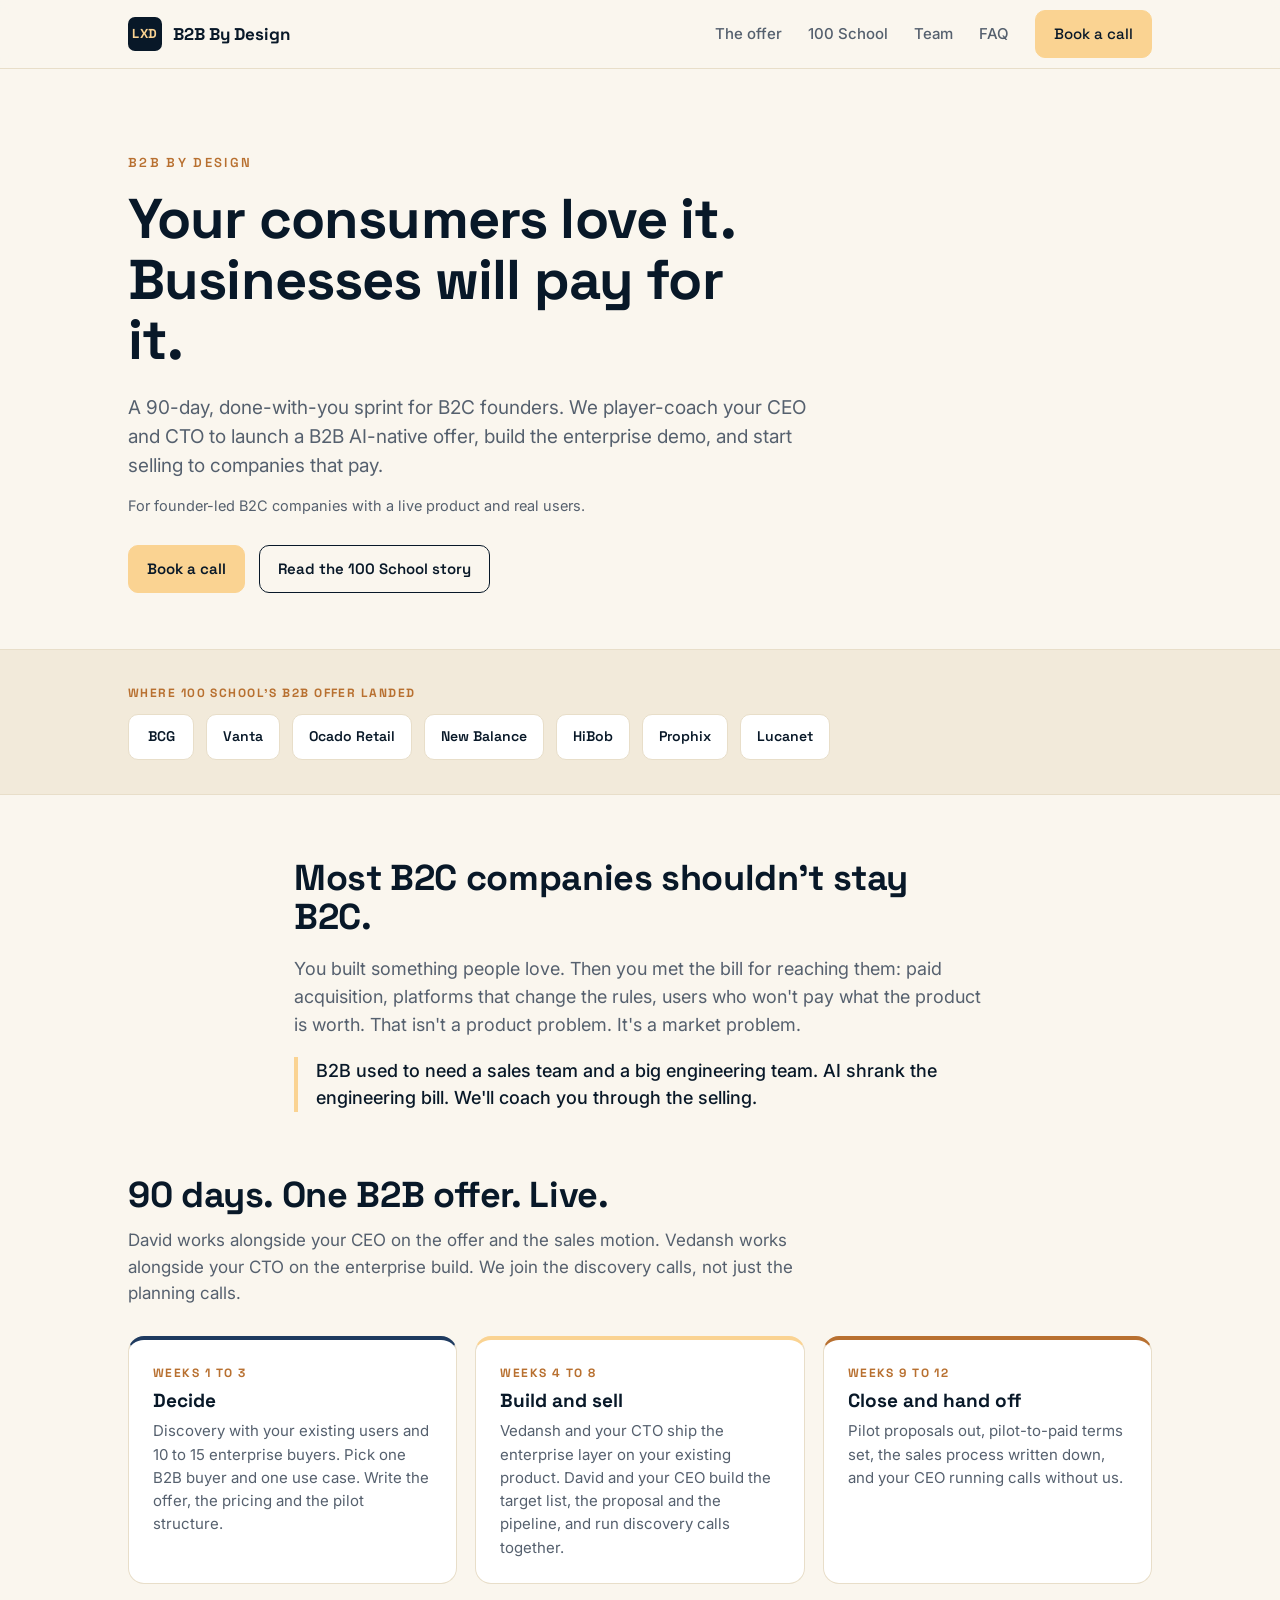
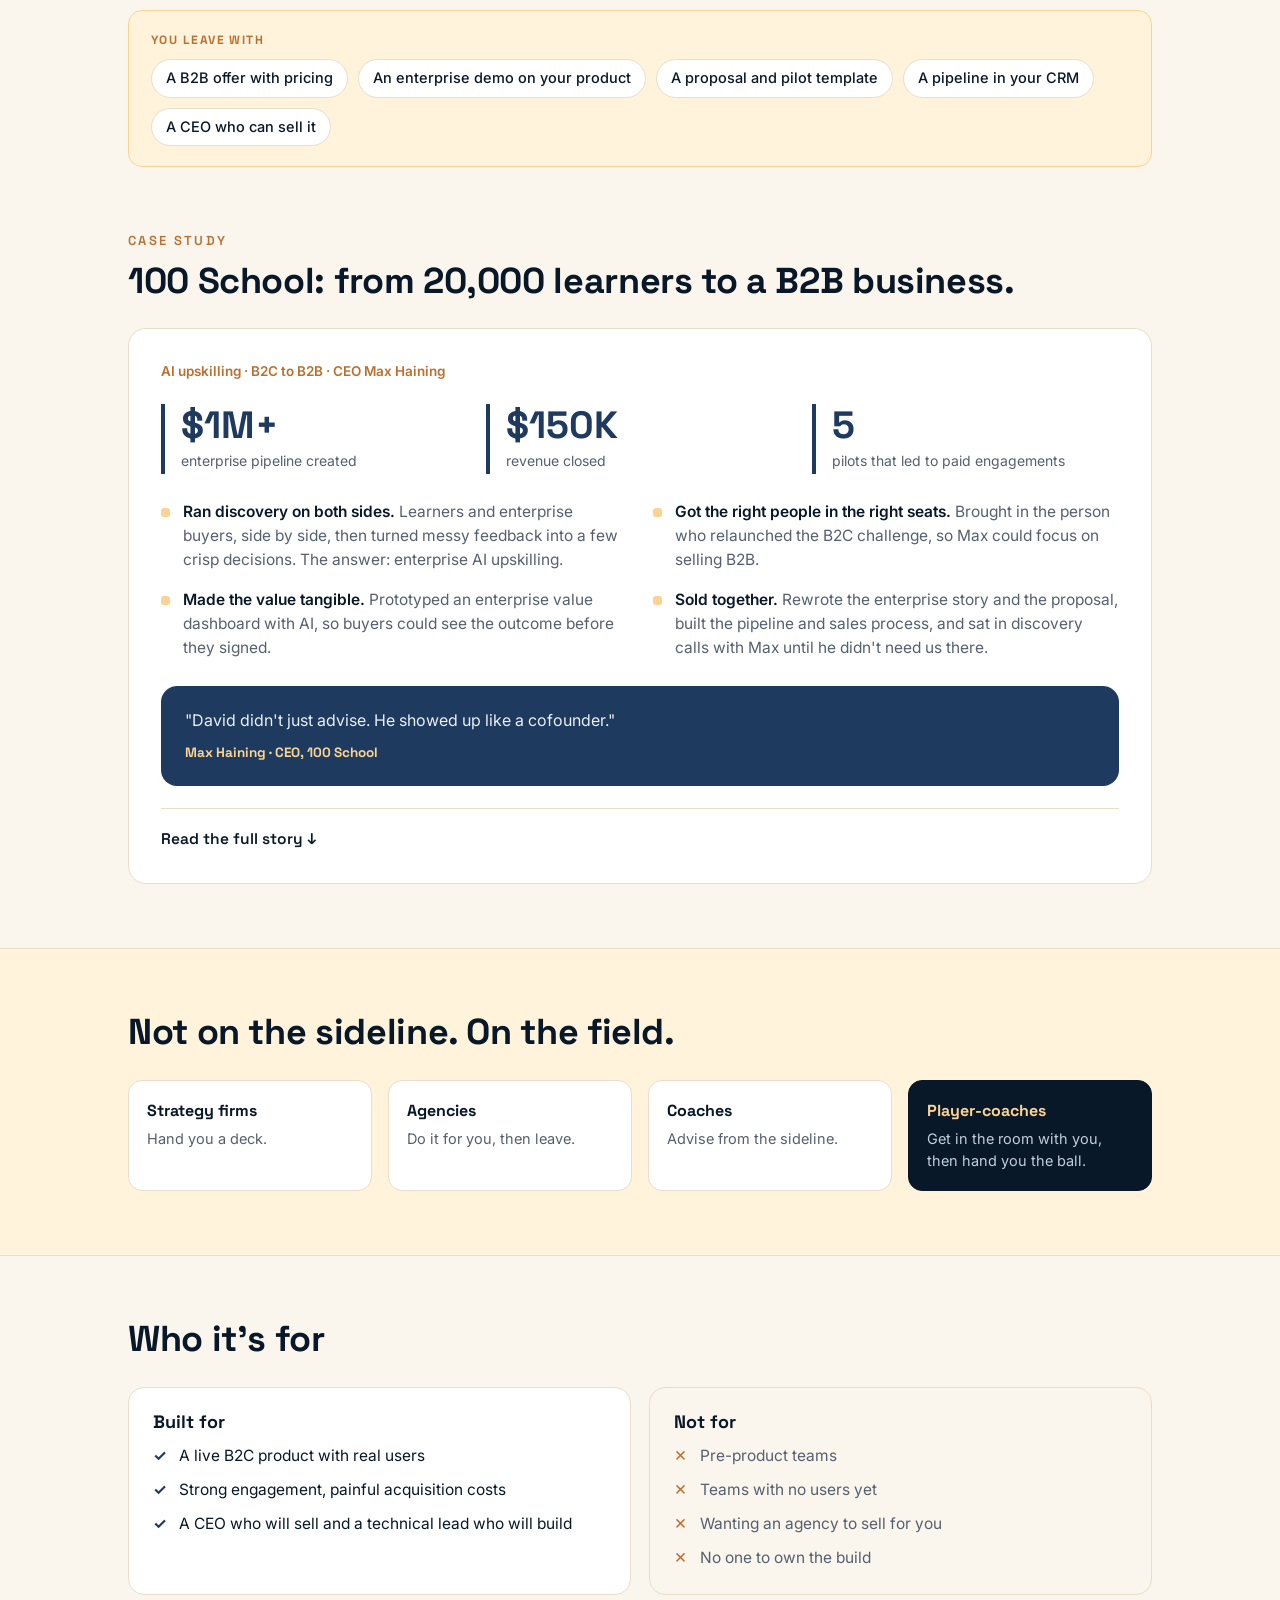
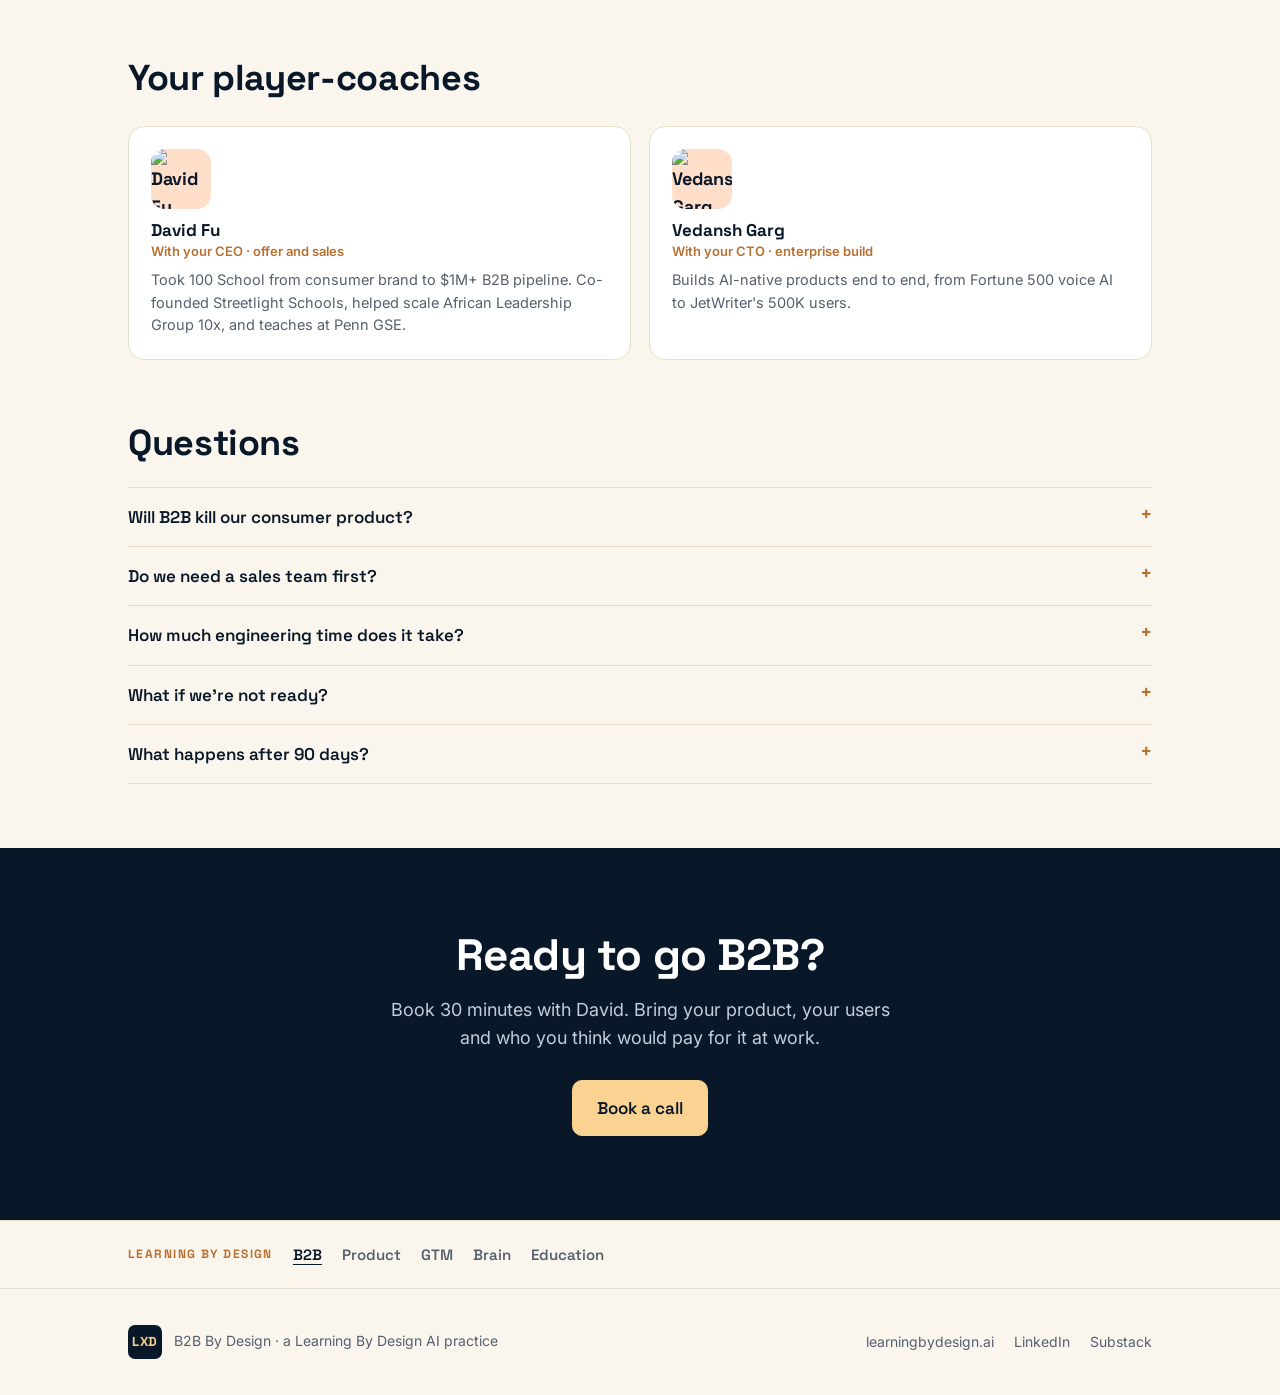
==== b2b.html @ a80a6a1c "Add /b2b: B2B By Design landing page and 100 School case study New central offer page built from the" ====
<!DOCTYPE html>
<html lang="en">
<head>
<meta charset="UTF-8">
<!-- Google Tag Manager -->
<script>(function(w,d,s,l,i){w[l]=w[l]||[];w[l].push({'gtm.start':
new Date().getTime(),event:'gtm.js'});var f=d.getElementsByTagName(s)[0],
j=d.createElement(s),dl=l!='dataLayer'?'&l='+l:'';j.async=true;j.src=
'https://www.googletagmanager.com/gtm.js?id='+i+dl;f.parentNode.insertBefore(j,f);
})(window,document,'script','dataLayer','GTM-N28T7R3S');</script>
<!-- End Google Tag Manager -->
<meta name="viewport" content="width=device-width, initial-scale=1.0">
<title>B2B By Design: take your B2C product B2B in 90 days</title>
<meta name="description" content="A done-with-you sprint for B2C founders. We player-coach your CEO and CTO to launch a B2B AI-native offer in 90 days.">
<meta name="author" content="Learning By Design AI">
<link rel="canonical" href="https://learningbydesign.ai/b2b">
<meta name="robots" content="index, follow">
<meta name="theme-color" content="#1E3A5F">

<meta property="og:type" content="website">
<meta property="og:site_name" content="Learning By Design AI">
<meta property="og:url" content="https://learningbydesign.ai/b2b">
<meta property="og:title" content="B2B By Design: take your B2C product B2B in 90 days">
<meta property="og:description" content="A done-with-you sprint for B2C founders. We player-coach your CEO and CTO to launch a B2B AI-native offer in 90 days.">
<meta property="og:image" content="https://learningbydesign.ai/assets/og-image.png">
<meta property="og:image:width" content="1200">
<meta property="og:image:height" content="630">
<meta name="twitter:card" content="summary_large_image">
<meta name="twitter:title" content="B2B By Design: take your B2C product B2B in 90 days">
<meta name="twitter:description" content="A done-with-you sprint for B2C founders. We player-coach your CEO and CTO to launch a B2B AI-native offer in 90 days.">
<meta name="twitter:image" content="https://learningbydesign.ai/assets/og-image.png">

<link rel="icon" href="/assets/logos/logo-lxd.svg" type="image/svg+xml">
<link rel="apple-touch-icon" href="/assets/logos/logo-lxd.svg">

<script type="application/ld+json">
{
  "@context": "https://schema.org",
  "@type": "Service",
  "name": "B2B By Design",
  "serviceType": "B2C to B2B launch sprint",
  "url": "https://learningbydesign.ai/b2b",
  "description": "A 90-day, done-with-you sprint that takes a consumer product with real traction and launches it as a B2B AI-native offer, with player-coaches alongside the CEO and CTO.",
  "provider": {
    "@type": "Organization",
    "name": "Learning By Design AI",
    "url": "https://learningbydesign.ai/"
  }
}
</script>

<link rel="preconnect" href="https://fonts.googleapis.com">
<link rel="preconnect" href="https://fonts.gstatic.com" crossorigin>
<link href="https://fonts.googleapis.com/css2?family=Space+Grotesk:wght@400;500;600;700&family=Inter:wght@400;500;600;700&display=swap" rel="stylesheet">
<style>
  :root{
    --paper:#FAF6EE; --paper2:#F2EADA; --gold:#FAD392; --gold-soft:#FFF3DC;
    --orange:#B87030; --navy:#1E3A5F; --navy-soft:#DDE6EF;
    --peach:#FFDFCA; --ink:#081828; --muted:#55606E; --line:#E8DEC9;
    --display:'Space Grotesk',system-ui,sans-serif; --body:'Inter',system-ui,sans-serif;
    --wrap:1080px;
  }
  *{box-sizing:border-box}
  html{scroll-behavior:smooth}
  body{margin:0;background:var(--paper);color:var(--ink);font-family:var(--body);
    font-size:17px;line-height:1.55;-webkit-font-smoothing:antialiased}
  a{color:inherit}
  .wrap{max-width:var(--wrap);margin:0 auto;padding:0 28px}
  h1,h2,h3{font-family:var(--display);font-weight:700;line-height:1.08;margin:0}
  p{margin:0 0 1em}
  .eyebrow{font-family:var(--display);font-weight:600;font-size:13px;letter-spacing:.18em;
    text-transform:uppercase;color:var(--orange)}

  header{position:sticky;top:0;z-index:50;background:rgba(250,246,238,.86);
    backdrop-filter:blur(8px);border-bottom:1px solid var(--line)}
  .nav{display:flex;align-items:center;gap:24px;height:68px}
  .brand{display:flex;align-items:center;gap:11px;font-family:var(--display);font-weight:700;
    font-size:17px;text-decoration:none}
  .logo{width:34px;height:34px;background:var(--ink);color:var(--gold);border-radius:7px;
    display:grid;place-items:center;font-family:var(--display);font-weight:700;font-size:13px;letter-spacing:.04em}
  .nav-links{display:flex;gap:26px;margin-left:auto;align-items:center}
  .nav-links a{text-decoration:none;font-size:15px;font-weight:500;color:var(--muted)}
  .nav-links a:hover{color:var(--ink)}
  .btn{display:inline-flex;align-items:center;font-family:var(--display);font-weight:600;
    font-size:15px;text-decoration:none;border-radius:10px;padding:11px 18px;border:1.5px solid var(--ink);
    background:var(--ink);color:var(--paper);transition:transform .15s ease}
  .btn:hover{transform:translateY(-1px)}
  .btn.ghost{background:transparent;color:var(--ink)}
  .btn.gold{background:var(--gold);border-color:var(--gold);color:var(--ink)}
  .nav-links a.btn{color:var(--ink)}
  .menu-toggle{display:none;background:none;border:0;cursor:pointer;margin-left:auto;padding:6px}
  .menu-toggle span{display:block;width:24px;height:2px;background:var(--ink);margin:5px 0}

  section{padding:64px 0}
  section[id]{scroll-margin-top:72px}
  h2{font-size:clamp(26px,3.2vw,36px);letter-spacing:-.01em}
  .sub{font-size:17px;color:var(--muted);margin:12px 0 0;max-width:62ch}

  /* hero */
  .hero{padding:84px 0 56px}
  .hero h1{font-size:clamp(36px,5vw,56px);letter-spacing:-.015em;margin:16px 0 0;max-width:18ch}
  .hero .lede{font-size:19px;color:var(--muted);margin:22px 0 0;max-width:58ch}
  .hero .who{font-size:14.5px;color:var(--muted);margin:14px 0 0}
  .hero-cta{display:flex;gap:14px;margin-top:28px;flex-wrap:wrap}

  /* proof strip */
  .logos{background:var(--paper2);border-top:1px solid var(--line);border-bottom:1px solid var(--line);padding:34px 0}
  .lab{font-family:var(--display);font-weight:700;font-size:12px;letter-spacing:.12em;
    text-transform:uppercase;color:var(--orange);margin-bottom:12px}
  .logorow{display:flex;flex-wrap:wrap;gap:12px}
  .lchip{font-family:var(--display);font-weight:600;font-size:14px;color:var(--ink);background:#fff;
    border:1px solid var(--line);border-radius:10px;padding:10px 16px;white-space:nowrap;
    display:inline-flex;align-items:center;justify-content:center;min-height:46px;min-width:66px}
  .lchip img{height:26px;max-width:134px;width:auto;object-fit:contain;display:block}
  .lchip.noimg::after{content:attr(data-name)}

  /* truth */
  .truth{max-width:68ch}
  .truth p{font-size:18px;color:var(--muted);margin:18px 0 0}
  .truth .turn{color:var(--ink);font-weight:500;border-left:4px solid var(--gold);padding-left:18px}

  /* phases */
  .three{display:grid;grid-template-columns:repeat(3,1fr);gap:18px;margin-top:30px}
  .item{background:#fff;border:1px solid var(--line);border-radius:16px;padding:24px;border-top:4px solid var(--navy)}
  .item.gold{border-top-color:var(--gold)}
  .item.orange{border-top-color:var(--orange)}
  .item .k{font-family:var(--display);font-weight:700;font-size:12px;letter-spacing:.12em;
    text-transform:uppercase;color:var(--orange);margin-bottom:8px}
  .item h3{font-size:19px;margin-bottom:8px}
  .item p{font-size:15px;color:var(--muted);margin:0}
  .leave{margin-top:26px;background:var(--gold-soft);border:1px solid var(--gold);border-radius:14px;padding:20px 22px}
  .leave .lab{margin-bottom:10px}
  .leave ul{margin:0;padding:0;list-style:none;display:flex;flex-wrap:wrap;gap:10px}
  .leave li{background:#fff;border:1px solid var(--line);border-radius:999px;padding:7px 14px;font-size:14.5px;font-weight:500}

  /* case study */
  .case{background:#fff;border:1px solid var(--line);border-radius:18px;padding:32px;margin-top:28px}
  .case .meta{font-size:13.5px;color:var(--orange);font-weight:600;margin:0}
  .stats{display:grid;grid-template-columns:repeat(3,1fr);gap:18px;margin:22px 0 26px}
  .stat{border-left:4px solid var(--navy);padding:2px 0 2px 16px}
  .stat .n{font-family:var(--display);font-weight:700;font-size:38px;color:var(--navy);line-height:1}
  .stat .l{font-size:14px;color:var(--muted);margin-top:6px}
  .did{display:grid;grid-template-columns:1fr 1fr;gap:16px 26px;margin:0;padding:0;list-style:none}
  .did li{font-size:15.5px;color:var(--muted);padding-left:22px;position:relative}
  .did li::before{content:"";position:absolute;left:0;top:8px;width:9px;height:9px;border-radius:3px;background:var(--gold)}
  .did b{color:var(--ink);font-weight:600}
  blockquote{margin:26px 0 0;background:var(--navy);color:#eaf0f7;border-radius:16px;padding:22px 24px;font-size:16px}
  blockquote cite{display:block;font-style:normal;font-family:var(--display);font-weight:700;font-size:13.5px;color:var(--gold);margin-top:10px}
  details.full{margin-top:22px;border-top:1px solid var(--line);padding-top:18px}
  details.full summary{cursor:pointer;font-family:var(--display);font-weight:600;font-size:15.5px;list-style:none}
  details.full summary::-webkit-details-marker{display:none}
  details.full summary::after{content:" \2193"}
  details.full[open] summary::after{content:" \2191"}
  .story{margin-top:18px;max-width:70ch}
  .story h3{font-size:17px;margin:22px 0 6px}
  .story p{font-size:15.5px;color:var(--muted)}
  .story blockquote{font-size:15px}

  /* player-coach */
  .band{background:var(--gold-soft);border-top:1px solid var(--line);border-bottom:1px solid var(--line)}
  .vs{display:grid;grid-template-columns:repeat(4,1fr);gap:16px;margin-top:28px}
  .vs div{background:#fff;border:1px solid var(--line);border-radius:14px;padding:18px}
  .vs b{font-family:var(--display);font-size:16px;display:block;margin-bottom:4px}
  .vs p{font-size:14.5px;color:var(--muted);margin:0}
  .vs .us{background:var(--ink);border-color:var(--ink)}
  .vs .us b{color:var(--gold)}
  .vs .us p{color:#c3cdda}

  /* fit */
  .fit{display:grid;grid-template-columns:1fr 1fr;gap:18px;margin-top:28px}
  .col{background:#fff;border:1px solid var(--line);border-radius:16px;padding:24px}
  .col h3{font-size:18px;margin-bottom:12px}
  .col ul{margin:0;padding:0;list-style:none;display:flex;flex-direction:column;gap:10px}
  .col li{font-size:15.5px;padding-left:26px;position:relative}
  .col.yes li::before{content:"\2713";position:absolute;left:0;color:var(--navy);font-weight:700}
  .col.no{background:transparent}
  .col.no li{color:var(--muted)}
  .col.no li::before{content:"\2715";position:absolute;left:0;color:var(--orange);font-weight:700}

  /* team */
  .team{display:grid;grid-template-columns:1fr 1fr;gap:18px;margin-top:28px}
  .person{background:#fff;border:1px solid var(--line);border-radius:16px;padding:22px}
  .av{width:60px;height:60px;border-radius:14px;overflow:hidden;background:var(--peach);
    display:grid;place-items:center;font-family:var(--display);font-weight:700;font-size:18px;margin-bottom:12px}
  .av img{width:100%;height:100%;object-fit:cover;display:block}
  .person h3{font-size:17px}
  .person .role{font-size:13px;color:var(--orange);font-weight:600;margin:2px 0 8px}
  .person p{font-size:14.5px;color:var(--muted);margin:0}

  /* faq */
  .faq{margin-top:24px;border-top:1px solid var(--line)}
  .faq details{border-bottom:1px solid var(--line);padding:16px 0}
  .faq summary{cursor:pointer;font-family:var(--display);font-weight:600;font-size:17px;list-style:none;
    display:flex;justify-content:space-between;gap:16px}
  .faq summary::-webkit-details-marker{display:none}
  .faq summary::after{content:"+";color:var(--orange);font-size:20px;line-height:1}
  .faq details[open] summary::after{content:"\2212"}
  .faq p{font-size:15.5px;color:var(--muted);margin:10px 0 0;max-width:66ch}

  /* final */
  .final{text-align:center;padding:84px 0;background:var(--ink);color:var(--paper)}
  .final h2{color:#fff;font-size:clamp(28px,4vw,44px)}
  .final p{color:#c3cdda;font-size:18px;margin:16px auto 28px;max-width:46ch}

  .xlinks{border-top:1px solid var(--line);padding:22px 0}
  .xlinks .wrap{display:flex;gap:20px;flex-wrap:wrap;align-items:center}
  .xlinks .lab{margin:0}
  .xlinks a{font-family:var(--display);font-weight:600;font-size:15px;text-decoration:none;color:var(--muted)}
  .xlinks a:hover,.xlinks a.on{color:var(--ink)}
  .xlinks a.on{text-decoration:underline;text-underline-offset:4px}

  footer{border-top:1px solid var(--line);padding:36px 0;font-size:14px;color:var(--muted)}
  .foot-row{display:flex;justify-content:space-between;gap:18px;flex-wrap:wrap;align-items:center}
  .foot-row a{text-decoration:none}

  .reveal{opacity:0;transform:translateY(16px);transition:opacity .6s ease,transform .6s ease}
  .reveal.in{opacity:1;transform:none}

  @media(max-width:920px){
    .wrap{padding:0 16px}
    .nav-links{display:none}
    .nav-links.open{display:flex;position:absolute;top:68px;left:0;right:0;flex-direction:column;
      background:var(--paper);padding:18px 16px;border-bottom:1px solid var(--line);gap:16px}
    .menu-toggle{display:block}
    .three,.stats,.did,.fit,.team{grid-template-columns:1fr}
    .vs{grid-template-columns:1fr 1fr}
    .hero{padding:56px 0 44px}
    .case{padding:22px}
  }
  @media(max-width:560px){ .vs{grid-template-columns:1fr} }
  @media(prefers-reduced-motion:reduce){
    .reveal{opacity:1;transform:none;transition:none}
    html{scroll-behavior:auto}
  }
</style>
</head>
<body>
<!-- Google Tag Manager (noscript) -->
<noscript><iframe src="https://www.googletagmanager.com/ns.html?id=GTM-N28T7R3S"
height="0" width="0" style="display:none;visibility:hidden"></iframe></noscript>
<!-- End Google Tag Manager (noscript) -->

<header>
  <div class="wrap nav">
    <a class="brand" href="/"><span class="logo">LXD</span> B2B By Design</a>
    <nav class="nav-links" id="nav">
      <a href="#offer">The offer</a>
      <a href="#case">100 School</a>
      <a href="#team">Team</a>
      <a href="#faq">FAQ</a>
      <a class="btn gold" href="https://cal.com/davidfu/30min" data-track="b2b_book_call" data-cta="nav">Book a call</a>
    </nav>
    <button class="menu-toggle" id="menuBtn" aria-label="Menu" aria-expanded="false"><span></span><span></span><span></span></button>
  </div>
</header>

<section class="hero">
  <div class="wrap">
    <div class="eyebrow">B2B By Design</div>
    <h1>Your consumers love it. Businesses will pay for it.</h1>
    <p class="lede">A 90-day, done-with-you sprint for B2C founders. We player-coach your CEO and CTO to launch a B2B AI-native offer, build the enterprise demo, and start selling to companies that pay.</p>
    <p class="who">For founder-led B2C companies with a live product and real users.</p>
    <div class="hero-cta">
      <a class="btn gold" href="https://cal.com/davidfu/30min" data-track="b2b_book_call" data-cta="hero">Book a call</a>
      <a class="btn ghost" href="#case">Read the 100 School story</a>
    </div>
  </div>
</section>

<section class="logos">
  <div class="wrap">
    <div class="lab">Where 100 School's B2B offer landed</div>
    <div class="logorow">
      <span class="lchip" data-name="BCG"><img src="assets/logos/bcg.webp" alt="BCG" onerror="this.parentNode.classList.add('noimg');this.remove()"></span>
      <span class="lchip" data-name="Vanta"><img src="assets/logos/vanta.png" alt="Vanta" onerror="this.parentNode.classList.add('noimg');this.remove()"></span>
      <span class="lchip" data-name="Ocado Retail"><img src="assets/logos/ocado.png" alt="Ocado Retail" onerror="this.parentNode.classList.add('noimg');this.remove()"></span>
      <span class="lchip noimg" data-name="New Balance"></span>
      <span class="lchip" data-name="HiBob"><img src="assets/logos/hibob.png" alt="HiBob" onerror="this.parentNode.classList.add('noimg');this.remove()"></span>
      <span class="lchip noimg" data-name="Prophix"></span>
      <span class="lchip noimg" data-name="Lucanet"></span>
    </div>
  </div>
</section>

<section>
  <div class="wrap truth">
    <h2 class="reveal">Most B2C companies shouldn't stay B2C.</h2>
    <p class="reveal">You built something people love. Then you met the bill for reaching them: paid acquisition, platforms that change the rules, users who won't pay what the product is worth. That isn't a product problem. It's a market problem.</p>
    <p class="turn reveal">B2B used to need a sales team and a big engineering team. AI shrank the engineering bill. We'll coach you through the selling.</p>
  </div>
</section>

<section id="offer" style="padding-top:0">
  <div class="wrap">
    <h2 class="reveal">90 days. One B2B offer. Live.</h2>
    <p class="sub reveal">David works alongside your CEO on the offer and the sales motion. Vedansh works alongside your CTO on the enterprise build. We join the discovery calls, not just the planning calls.</p>
    <div class="three">
      <div class="item reveal">
        <div class="k">Weeks 1 to 3</div>
        <h3>Decide</h3>
        <p>Discovery with your existing users and 10 to 15 enterprise buyers. Pick one B2B buyer and one use case. Write the offer, the pricing and the pilot structure.</p>
      </div>
      <div class="item gold reveal">
        <div class="k">Weeks 4 to 8</div>
        <h3>Build and sell</h3>
        <p>Vedansh and your CTO ship the enterprise layer on your existing product. David and your CEO build the target list, the proposal and the pipeline, and run discovery calls together.</p>
      </div>
      <div class="item orange reveal">
        <div class="k">Weeks 9 to 12</div>
        <h3>Close and hand off</h3>
        <p>Pilot proposals out, pilot-to-paid terms set, the sales process written down, and your CEO running calls without us.</p>
      </div>
    </div>
    <div class="leave reveal">
      <div class="lab">You leave with</div>
      <ul>
        <li>A B2B offer with pricing</li>
        <li>An enterprise demo on your product</li>
        <li>A proposal and pilot template</li>
        <li>A pipeline in your CRM</li>
        <li>A CEO who can sell it</li>
      </ul>
    </div>
  </div>
</section>

<section id="case" style="padding-top:0">
  <div class="wrap">
    <div class="eyebrow reveal">Case study</div>
    <h2 class="reveal" style="margin-top:10px">100 School: from 20,000 learners to a B2B business.</h2>
    <div class="case reveal">
      <p class="meta">AI upskilling · B2C to B2B · CEO Max Haining</p>
      <div class="stats">
        <div class="stat"><div class="n">$1M+</div><div class="l">enterprise pipeline created</div></div>
        <div class="stat"><div class="n">$150K</div><div class="l">revenue closed</div></div>
        <div class="stat"><div class="n">5</div><div class="l">pilots that led to paid engagements</div></div>
      </div>
      <ul class="did">
        <li><b>Ran discovery on both sides.</b> Learners and enterprise buyers, side by side, then turned messy feedback into a few crisp decisions. The answer: enterprise AI upskilling.</li>
        <li><b>Got the right people in the right seats.</b> Brought in the person who relaunched the B2C challenge, so Max could focus on selling B2B.</li>
        <li><b>Made the value tangible.</b> Prototyped an enterprise value dashboard with AI, so buyers could see the outcome before they signed.</li>
        <li><b>Sold together.</b> Rewrote the enterprise story and the proposal, built the pipeline and sales process, and sat in discovery calls with Max until he didn't need us there.</li>
      </ul>
      <blockquote>"David didn't just advise. He showed up like a cofounder."<cite>Max Haining · CEO, 100 School</cite></blockquote>

      <details class="full" id="full-story">
        <summary data-track="b2b_case_open">Read the full story</summary>
        <div class="story">
          <h3>Where they started</h3>
          <p>100 School had what most consumer founders want: a brand people loved and a free challenge with 20,000+ sign-ups. What it didn't have was a business model that paid. Max was juggling two hard problems at once: relaunching the B2C product and figuring out which B2B opportunity was worth betting the company on.</p>
          <h3>What we did</h3>
          <p>We didn't hand over a strategy deck. We joined the team. We ran discovery with learners and enterprise buyers side by side, brought in the person who relaunched the B2C challenge so Max could focus on B2B, prototyped an enterprise value dashboard with AI, and sold alongside Max until he didn't need us in the room.</p>
          <h3>What happened</h3>
          <p>Free pilots turned into paid engagements. 100 School built $1M+ in pipeline and closed $150K, with projects across BCG, Vanta, Ocado Retail, New Balance, HiBob and HG Capital portfolio companies Prophix and Lucanet. The B2C brand kept growing alongside it.</p>
          <h3>In Max's words</h3>
          <blockquote>"David has been a cheat code for 100 School. He brought both clarity &amp; momentum when we were juggling two hard problems: (1) relaunching transformational and differentiated B2C learning product while (2) validating the right B2B enterprise AI upskilling opportunity to monetize. ... David didn't just 'advise.' He showed up like a cofounder, helping me align, prioritize, and face the uncomfortable decisions you otherwise avoid when you're tired &amp; moving fast. ... resulting in 7-figure pipeline created and 6-figures in revenue closed with 5 pilots (and counting that have led to paid engagements), including with blue chip clients like BCG, Vanta, and Ocado Retail."<cite>Max Haining · CEO, 100 School</cite></blockquote>
          <h3>Why it matters for you</h3>
          <p>It took us about six months the first time, without a playbook. B2B By Design is that playbook, run in 90 days.</p>
        </div>
      </details>
    </div>
  </div>
</section>

<section class="band">
  <div class="wrap">
    <h2 class="reveal">Not on the sideline. On the field.</h2>
    <div class="vs reveal">
      <div><b>Strategy firms</b><p>Hand you a deck.</p></div>
      <div><b>Agencies</b><p>Do it for you, then leave.</p></div>
      <div><b>Coaches</b><p>Advise from the sideline.</p></div>
      <div class="us"><b>Player-coaches</b><p>Get in the room with you, then hand you the ball.</p></div>
    </div>
  </div>
</section>

<section id="fit">
  <div class="wrap">
    <h2 class="reveal">Who it's for</h2>
    <div class="fit">
      <div class="col yes reveal">
        <h3>Built for</h3>
        <ul>
          <li>A live B2C product with real users</li>
          <li>Strong engagement, painful acquisition costs</li>
          <li>A CEO who will sell and a technical lead who will build</li>
        </ul>
      </div>
      <div class="col no reveal">
        <h3>Not for</h3>
        <ul>
          <li>Pre-product teams</li>
          <li>Teams with no users yet</li>
          <li>Wanting an agency to sell for you</li>
          <li>No one to own the build</li>
        </ul>
      </div>
    </div>
  </div>
</section>

<section id="team" style="padding-top:0">
  <div class="wrap">
    <h2 class="reveal">Your player-coaches</h2>
    <div class="team">
      <div class="person reveal">
        <div class="av"><img src="assets/team/david.jpg" alt="David Fu" loading="lazy"></div>
        <h3>David Fu</h3>
        <div class="role">With your CEO · offer and sales</div>
        <p>Took 100 School from consumer brand to $1M+ B2B pipeline. Co-founded Streetlight Schools, helped scale African Leadership Group 10x, and teaches at Penn GSE.</p>
      </div>
      <div class="person reveal">
        <div class="av"><img src="assets/team/vedansh.jpg" alt="Vedansh Garg" loading="lazy"></div>
        <h3>Vedansh Garg</h3>
        <div class="role">With your CTO · enterprise build</div>
        <p>Builds AI-native products end to end, from Fortune 500 voice AI to JetWriter's 500K users.</p>
      </div>
    </div>
  </div>
</section>

<section id="faq" style="padding-top:0">
  <div class="wrap">
    <h2 class="reveal">Questions</h2>
    <div class="faq reveal">
      <details>
        <summary>Will B2B kill our consumer product?</summary>
        <p>No. 100 School's B2C brand kept growing while B2B became the business.</p>
      </details>
      <details>
        <summary>Do we need a sales team first?</summary>
        <p>No. Your CEO sells. We sit in the calls until you don't need us.</p>
      </details>
      <details>
        <summary>How much engineering time does it take?</summary>
        <p>Your technical lead, working with Vedansh. We build on your existing product, not a rebuild.</p>
      </details>
      <details>
        <summary>What if we're not ready?</summary>
        <p>We'll tell you on the first call, and point you at what to fix first.</p>
      </details>
      <details>
        <summary>What happens after 90 days?</summary>
        <p>You run it. If you want more, we can keep coaching, build your outbound engine, or build the full enterprise product.</p>
      </details>
    </div>
  </div>
</section>

<section class="final">
  <div class="wrap reveal">
    <h2>Ready to go B2B?</h2>
    <p>Book 30 minutes with David. Bring your product, your users and who you think would pay for it at work.</p>
    <a class="btn gold" href="https://cal.com/davidfu/30min" data-track="b2b_book_call" data-cta="final" style="font-size:17px;padding:14px 24px">Book a call</a>
  </div>
</section>

<div class="xlinks">
  <div class="wrap">
    <span class="lab">Learning By Design</span>
    <a href="/b2b" class="on" aria-current="page">B2B</a>
    <a href="/product">Product</a>
    <a href="/gtm">GTM</a>
    <a href="/brain">Brain</a>
    <a href="/education">Education</a>
  </div>
</div>

<footer>
  <div class="wrap foot-row">
    <div><span class="logo" style="display:inline-grid;vertical-align:middle;margin-right:8px">LXD</span> B2B By Design · a Learning By Design AI practice</div>
    <div style="display:flex;gap:20px;flex-wrap:wrap">
      <a href="/">learningbydesign.ai</a>
      <a href="http://linkedin.com/company/learningxdesign">LinkedIn</a>
      <a href="https://learningbydesign.substack.com">Substack</a>
    </div>
  </div>
</footer>

<script>
  var btn=document.getElementById('menuBtn'), nav=document.getElementById('nav');
  btn.addEventListener('click',function(){
    var open=nav.classList.toggle('open');
    btn.setAttribute('aria-expanded',open);
  });
  nav.addEventListener('click',function(e){ if(e.target.tagName==='A') nav.classList.remove('open'); });
  var io=new IntersectionObserver(function(es){
    es.forEach(function(e){ if(e.isIntersecting){ e.target.classList.add('in'); io.unobserve(e.target);} });
  },{threshold:.12});
  document.querySelectorAll('.reveal').forEach(function(el){io.observe(el)});

  // click tracking via the existing GTM container
  window.dataLayer=window.dataLayer||[];
  document.addEventListener('click',function(e){
    var a=e.target.closest('[data-track]');
    if(!a) return;
    window.dataLayer.push({event:a.getAttribute('data-track'),cta_location:a.getAttribute('data-cta')||'',link_url:a.href||''});
  });
  // "Read the 100 School story" opens the full case study
  if(location.hash==='#full-story') document.getElementById('full-story').open=true;
</script>
</body>
</html>
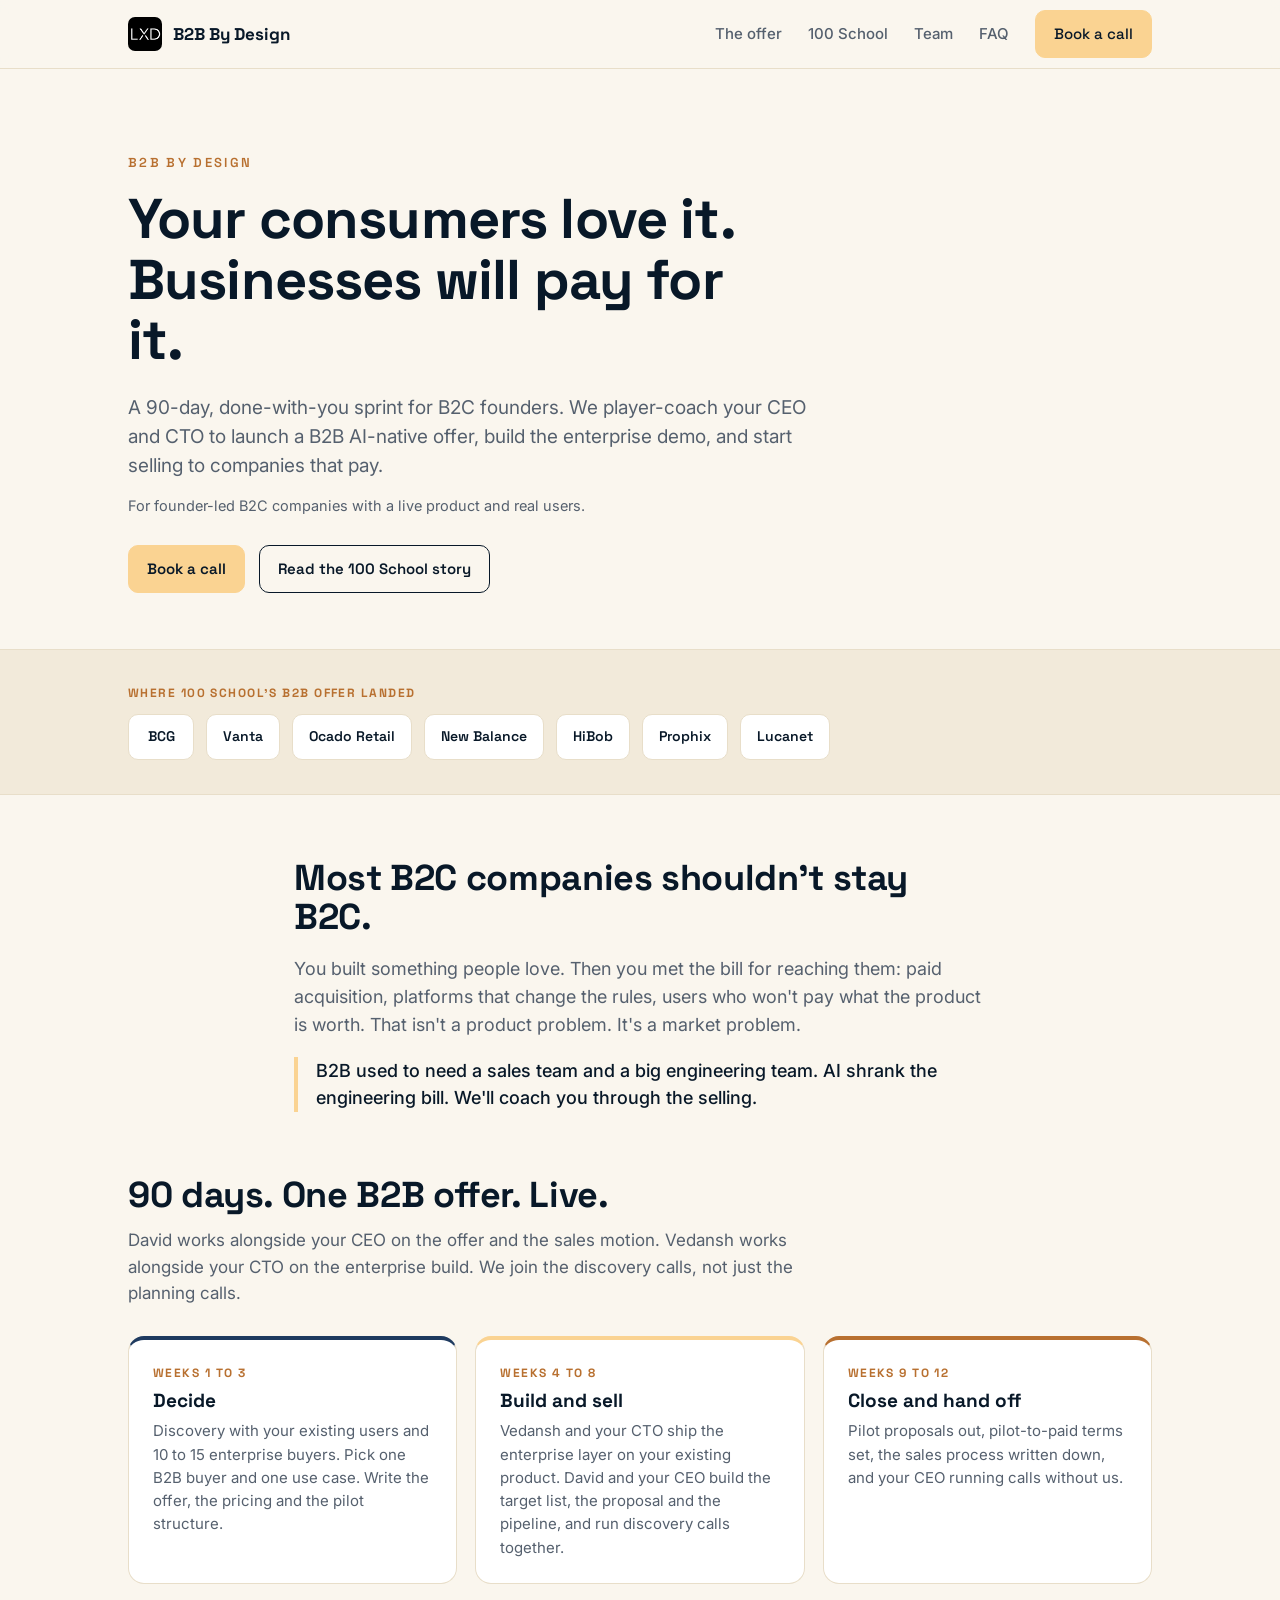
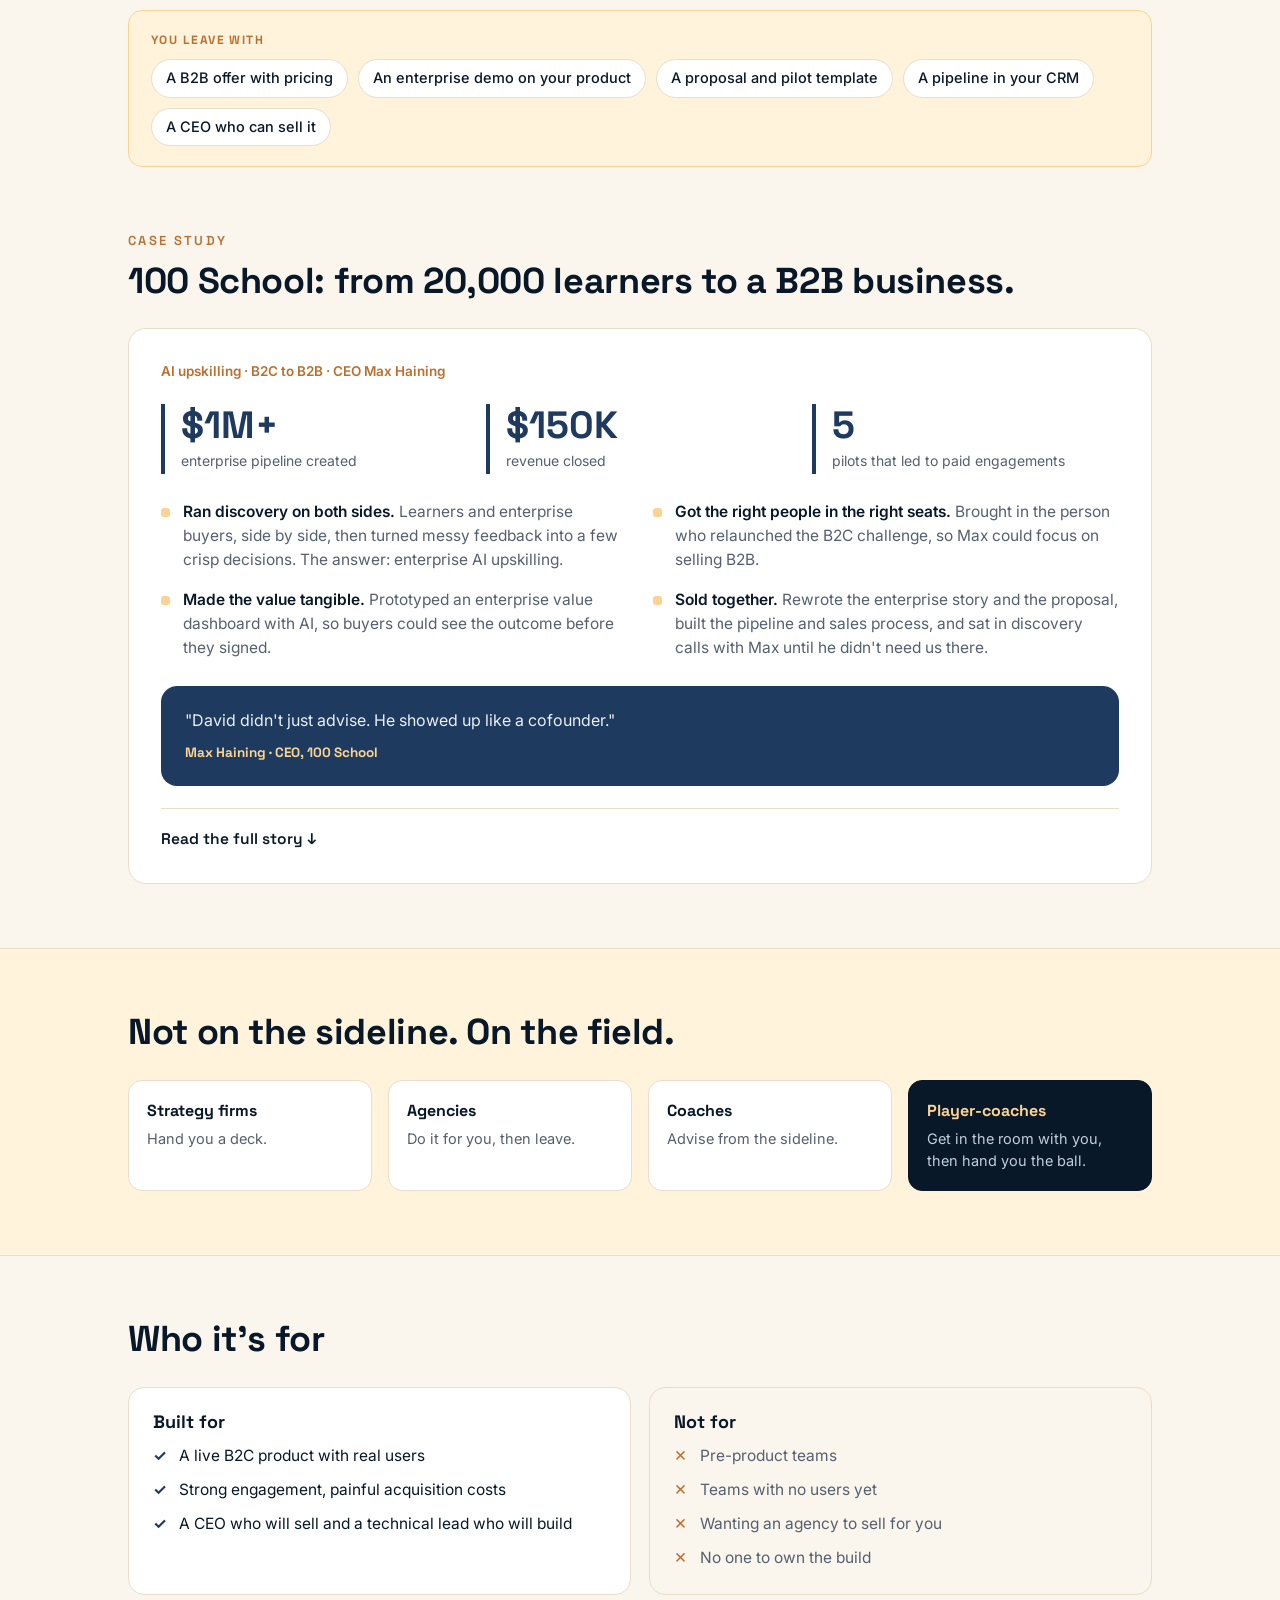
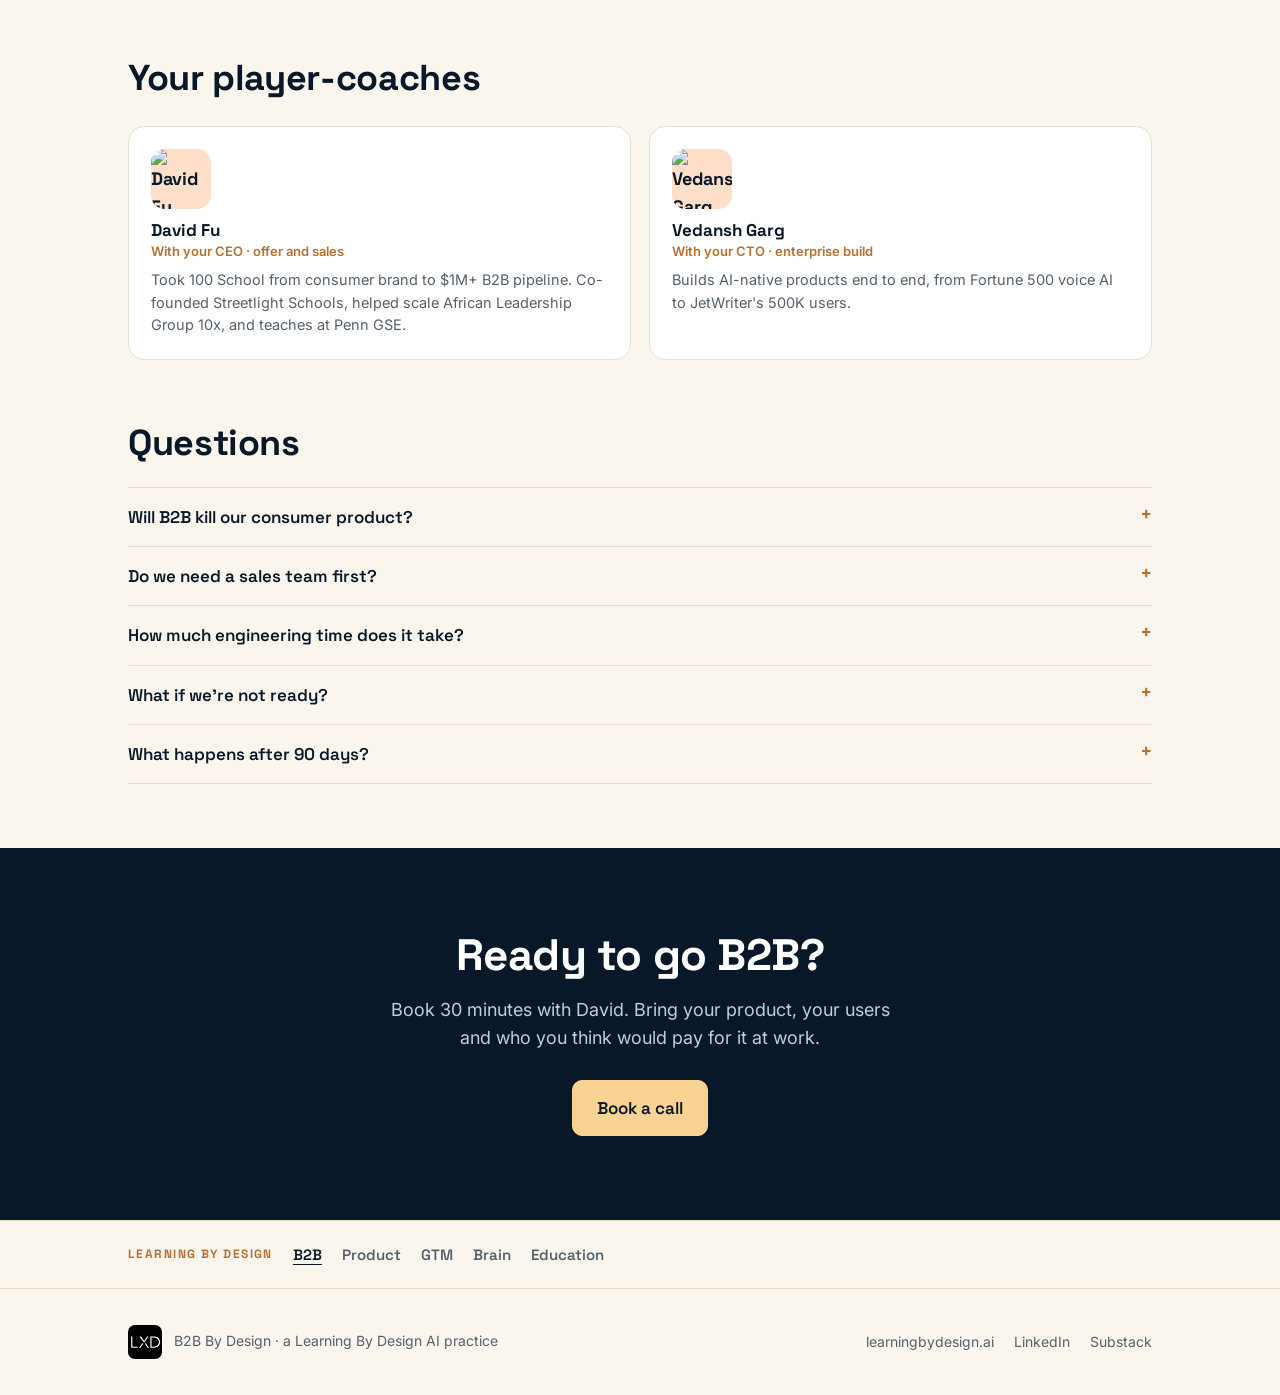
==== commit 46a769db: "Homepage v2: circular loop, fuller logo bands, more case studies, LXD mark - Loop rebuilt as a ring " ====
--- a/b2b.html
+++ b/b2b.html
@@ -2,6 +2,7 @@
 <html lang="en">
 <head>
 <meta charset="UTF-8">
+<script>document.documentElement.className+=' js'</script>
 <!-- Google Tag Manager -->
 <script>(function(w,d,s,l,i){w[l]=w[l]||[];w[l].push({'gtm.start':
 new Date().getTime(),event:'gtm.js'});var f=d.getElementsByTagName(s)[0],
@@ -30,8 +31,8 @@
 <meta name="twitter:description" content="A done-with-you sprint for B2C founders. We player-coach your CEO and CTO to launch a B2B AI-native offer in 90 days.">
 <meta name="twitter:image" content="https://learningbydesign.ai/assets/og-image.png">
 
-<link rel="icon" href="/assets/logos/logo-lxd.svg" type="image/svg+xml">
-<link rel="apple-touch-icon" href="/assets/logos/logo-lxd.svg">
+<link rel="icon" href="/assets/logos/lxd-mark-64.png" type="image/png">
+<link rel="apple-touch-icon" href="/assets/logos/lxd-mark.png">
 
 <script type="application/ld+json">
 {
@@ -213,8 +214,8 @@
   .foot-row{display:flex;justify-content:space-between;gap:18px;flex-wrap:wrap;align-items:center}
   .foot-row a{text-decoration:none}
 
-  .reveal{opacity:0;transform:translateY(16px);transition:opacity .6s ease,transform .6s ease}
-  .reveal.in{opacity:1;transform:none}
+  .js .reveal{opacity:0;transform:translateY(16px);transition:opacity .6s ease,transform .6s ease}
+  .js .reveal.in{opacity:1;transform:none}
 
   @media(max-width:920px){
     .wrap{padding:0 16px}
@@ -229,7 +230,7 @@
   }
   @media(max-width:560px){ .vs{grid-template-columns:1fr} }
   @media(prefers-reduced-motion:reduce){
-    .reveal{opacity:1;transform:none;transition:none}
+    .js .reveal{opacity:1;transform:none;transition:none}
     html{scroll-behavior:auto}
   }
 </style>
@@ -242,7 +243,7 @@
 
 <header>
   <div class="wrap nav">
-    <a class="brand" href="/"><span class="logo">LXD</span> B2B By Design</a>
+    <a class="brand" href="/"><img class="logo" src="/assets/logos/lxd-mark.png" alt="LXD" width="34" height="34"> B2B By Design</a>
     <nav class="nav-links" id="nav">
       <a href="#offer">The offer</a>
       <a href="#case">100 School</a>
@@ -468,7 +469,7 @@
 
 <footer>
   <div class="wrap foot-row">
-    <div><span class="logo" style="display:inline-grid;vertical-align:middle;margin-right:8px">LXD</span> B2B By Design · a Learning By Design AI practice</div>
+    <div><img class="logo" src="/assets/logos/lxd-mark.png" alt="LXD" width="34" height="34" style="display:inline-block;vertical-align:middle;margin-right:8px"> B2B By Design · a Learning By Design AI practice</div>
     <div style="display:flex;gap:20px;flex-wrap:wrap">
       <a href="/">learningbydesign.ai</a>
       <a href="http://linkedin.com/company/learningxdesign">LinkedIn</a>
